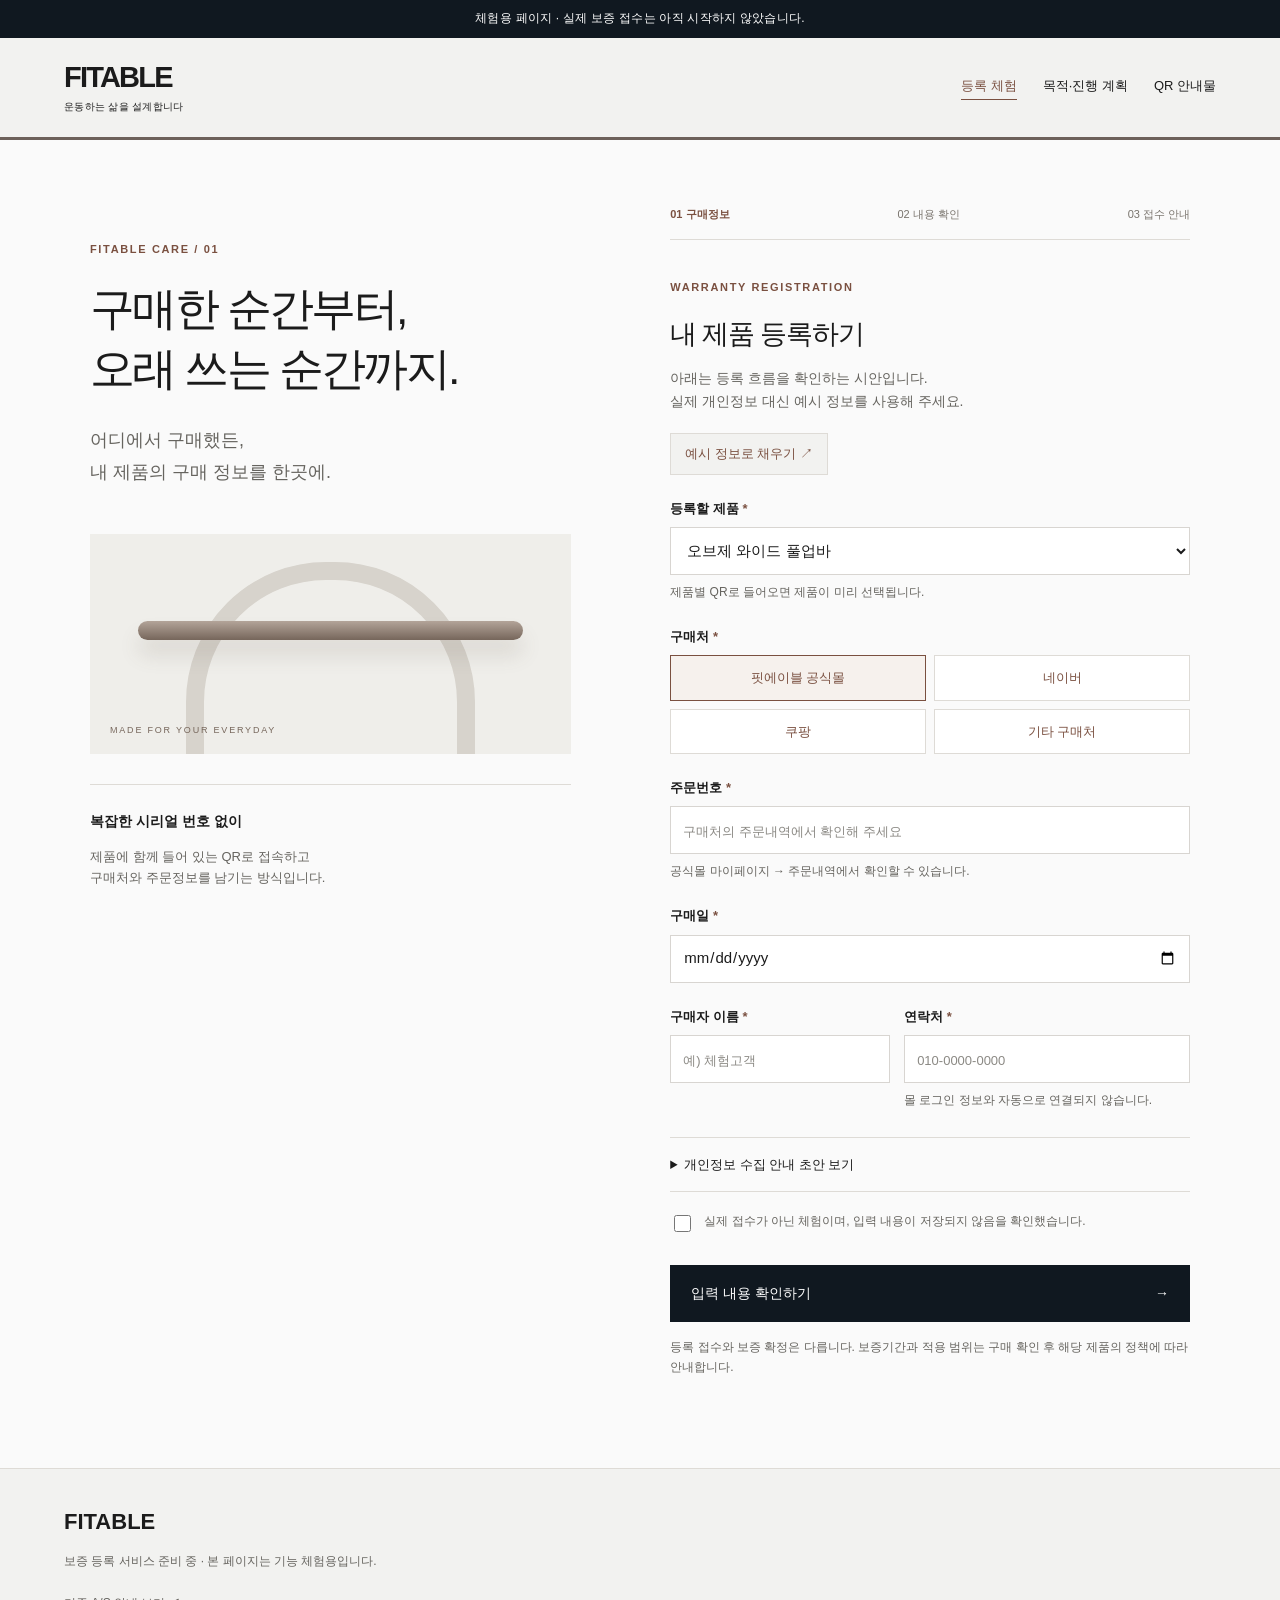
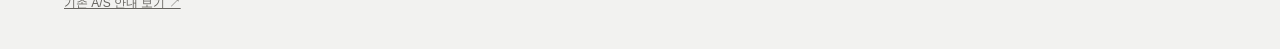
==== index.html @ 1f5e35d4 "Add FITABLE warranty registration preview and project brief" ====
<!doctype html>
<html lang="ko"><head><meta charset="utf-8"><meta name="viewport" content="width=device-width,initial-scale=1"><meta name="robots" content="noindex,nofollow"><meta http-equiv="Content-Security-Policy" content="default-src 'self'; script-src 'self'; style-src 'self'; img-src 'self' blob:; connect-src 'none'; form-action 'none'; base-uri 'none'; object-src 'none'"><meta name="referrer" content="no-referrer"><title>FITABLE · 보증 등록</title><link rel="stylesheet" href="style.css"><script defer src="app.js"></script></head>
<body>
<div class="preview-banner">체험용 페이지 · 실제 보증 접수는 아직 시작하지 않았습니다.</div>
<header><a class="brand" href="./">FITABLE<span>운동하는 삶을 설계합니다</span></a><nav aria-label="페이지 메뉴"><a href="./" aria-current="page">등록 체험</a><a href="plan.html">목적·진행 계획</a><a href="card.html">QR 안내물</a></nav></header>
<main class="layout">
<aside class="intro"><p class="eyebrow">FITABLE CARE / 01</p><h1>구매한 순간부터,<br>오래 쓰는 순간까지.</h1><p class="lead">어디에서 구매했든,<br>내 제품의 구매 정보를 한곳에.</p><div class="line-art" aria-hidden="true"><div class="arch"></div><div class="bar"></div><span>MADE FOR YOUR EVERYDAY</span></div><div class="intro-note"><strong>복잡한 시리얼 번호 없이</strong><p>제품에 함께 들어 있는 QR로 접속하고<br>구매처와 주문정보를 남기는 방식입니다.</p></div></aside>
<section class="panel" aria-labelledby="form-title">
<ol class="steps"><li class="active" id="step-one">01 구매정보</li><li id="step-two">02 내용 확인</li><li id="step-three">03 접수 안내</li></ol>
<div id="input-view"><p class="eyebrow">WARRANTY REGISTRATION</p><h2 id="form-title">내 제품 등록하기</h2><p class="muted">아래는 등록 흐름을 확인하는 시안입니다.<br>실제 개인정보 대신 예시 정보를 사용해 주세요.</p>
<button class="sample" id="sample" type="button">예시 정보로 채우기 ↗</button>
<noscript><p class="notice">등록 체험에는 JavaScript가 필요합니다. 실제 접수는 진행되지 않습니다.</p></noscript>
<form id="registration" autocomplete="off">
<div class="field"><label for="product">등록할 제품 <span>*</span></label><select id="product" required><option value="OPB01">오브제 와이드 풀업바</option><option value="other">다른 제품 (추가 준비 중)</option></select><p class="hint" id="product-hint">제품별 QR로 들어오면 제품이 미리 선택됩니다.</p></div>
<fieldset><legend>구매처 <span>*</span></legend><div class="channels"><label><input type="radio" name="channel" value="cafe24" required checked><span>핏에이블 공식몰</span></label><label><input type="radio" name="channel" value="naver"><span>네이버</span></label><label><input type="radio" name="channel" value="coupang"><span>쿠팡</span></label><label><input type="radio" name="channel" value="other"><span>기타 구매처</span></label></div></fieldset>
<div class="field" id="seller-field" hidden><label for="seller">구매한 판매처 <span>*</span></label><input id="seller" maxlength="80" placeholder="예) 구매한 쇼핑몰 이름"></div>
<div class="field"><label for="order">주문번호 <span>*</span></label><input id="order" required maxlength="80" placeholder="구매처의 주문내역에서 확인해 주세요"><p class="hint" id="order-hint">공식몰 마이페이지 → 주문내역에서 확인할 수 있습니다.</p></div>
<div class="field"><label for="date">구매일 <span>*</span></label><input id="date" type="date" required></div>
<div class="two-col"><div class="field"><label for="buyer">구매자 이름 <span>*</span></label><input id="buyer" required maxlength="40" placeholder="예) 체험고객"></div><div class="field"><label for="phone">연락처 <span>*</span></label><input id="phone" type="tel" required pattern="01[0-9][ -]?[0-9]{3,4}[ -]?[0-9]{4}" maxlength="13" placeholder="010-0000-0000"><p class="hint">몰 로그인 정보와 자동으로 연결되지 않습니다.</p></div></div>
<div class="field attachment" id="proof-field" hidden><label for="proof">구매 증빙 화면 <span>*</span></label><p class="hint">운영 시에는 주문번호·판매처·제품명·구매일이 보이는 캡처를 받습니다. 주소·결제정보는 가려 주세요.</p><button class="sample" type="button" id="proof-sample">예시 증빙 선택</button><input id="proof" type="checkbox" required hidden><p class="hint" id="proof-label">체험에서는 실제 파일을 업로드하지 않습니다.</p></div>
<details class="privacy"><summary>개인정보 수집 안내 초안 보기</summary><p>운영 시 수집 예정: 이름, 연락처, 구매처, 주문번호, 구매일, 제품, 필요한 경우 구매 증빙.</p><p>목적: 구매 사실 확인과 보증 등록·A/S 처리. 마케팅 수신 동의는 별도로 받으며 보증 등록 조건으로 묶지 않습니다.</p><p>보유 기간·처리방침·철회 및 삭제 방법은 실제 접수 전 확정하여 안내합니다. 이 시안은 정보를 저장하거나 전송하지 않습니다.</p></details>
<label class="check"><input type="checkbox" id="consent" required><span>실제 접수가 아닌 체험이며, 입력 내용이 저장되지 않음을 확인했습니다.</span></label>
<p class="error" id="error" role="alert"></p><button type="button" class="primary" id="next">입력 내용 확인하기 <span>→</span></button>
<p class="hint bottom-note">등록 접수와 보증 확정은 다릅니다. 보증기간과 적용 범위는 구매 확인 후 해당 제품의 정책에 따라 안내합니다.</p>
</form></div>
<div id="review-view" hidden tabindex="-1"><p class="eyebrow">CHECK YOUR DETAILS</p><h2>입력 내용을 확인해 주세요</h2><p class="muted">아직 접수되지 않았습니다.</p><dl id="review-details"></dl><p class="notice">체험 정보는 서버로 전송되지 않습니다.<br>보증 연장·적립금은 확정된 혜택이 아닙니다.</p><button class="primary" id="finish" type="button">접수 안내 체험하기 <span>→</span></button><button class="secondary" id="back" type="button">내용 수정하기</button></div>
<div id="done-view" hidden tabindex="-1"><div class="done-mark" aria-hidden="true">✓</div><p class="eyebrow">PREVIEW COMPLETE</p><h2>등록 흐름을 확인했어요</h2><p class="muted">체험이 완료되었습니다.<br>실제 보증 등록이나 문자 발송은 이루어지지 않았습니다.</p><div class="status-card"><small>실제 운영 시 접수 직후 표시할 상태</small><strong>구매 확인 대기</strong><p>구매정보를 확인한 뒤 보증 적용 여부와 기간을 안내합니다. 확인 전에는 보증 만료일을 확정하지 않습니다.</p></div><button class="primary" id="restart" type="button">다시 체험하기 <span>↗</span></button><a class="text-link" href="plan.html">왜 만드는지, 다음에 무엇을 할지 보기 →</a></div>
</section></main>
<footer><strong>FITABLE</strong><p>보증 등록 서비스 준비 중 · 본 페이지는 기능 체험용입니다.</p><a href="https://fitablekorea.com/board/as.html" rel="noreferrer">기존 A/S 안내 보기 ↗</a></footer>
</body></html>
---- style.css ----
:root{--bg:#fafafa;--paper:#fff;--ink:#1b1b1b;--muted:#66645f;--line:#dedbd6;--accent:#7a5040;--soft:#f2f2f0;--dark:#101820}*{box-sizing:border-box}body{margin:0;background:var(--bg);color:var(--ink);font-family:SUIT,-apple-system,BlinkMacSystemFont,"Apple SD Gothic Neo","Malgun Gothic",sans-serif;font-size:15px;line-height:1.65}a{color:inherit;text-decoration:none}button,input,select{font:inherit}button,a,input,select,summary{touch-action:manipulation}button{cursor:pointer}button:focus-visible,a:focus-visible,input:focus-visible,select:focus-visible,summary:focus-visible{outline:3px solid #99755f;outline-offset:4px}[hidden]{display:none!important}.preview-banner{text-align:center;background:var(--dark);color:#fff;padding:9px 15px;font-size:12px;letter-spacing:.02em}header{padding:25px 5vw;display:flex;justify-content:space-between;gap:20px;align-items:center;border-bottom:3px solid #6d615a;background:var(--soft)}.brand{font-size:29px;font-weight:850;letter-spacing:-1.8px;line-height:1}.brand span{display:block;font-size:10px;font-weight:400;letter-spacing:.03em;margin-top:10px}nav{display:flex;gap:26px;font-size:13px}nav a[aria-current]{color:var(--accent);border-bottom:1px solid;padding-bottom:3px}.layout{max-width:1160px;margin:65px auto 90px;display:grid;grid-template-columns:1fr 1.08fr;gap:9%;padding:0 30px}.eyebrow{font-size:11px;letter-spacing:.15em;color:var(--accent);font-weight:600;margin:0 0 20px}h1{font-size:clamp(32px,3.5vw,46px);font-weight:500;letter-spacing:-.06em;line-height:1.35;margin:0 0 25px}h2{font-size:27px;font-weight:550;letter-spacing:-.045em;line-height:1.4;margin:0 0 13px}h3{font-size:20px;letter-spacing:-.02em}.lead{font-size:18px;color:var(--muted);line-height:1.8}.intro{padding-top:35px}.line-art{position:relative;height:220px;margin:45px 0 30px;background:#efeeea;overflow:hidden}.arch{position:absolute;left:20%;top:28px;width:60%;height:250px;border:18px solid #d7d3cc;border-radius:140px 140px 0 0}.bar{position:absolute;left:10%;top:87px;width:80%;height:19px;background:linear-gradient(#b3a499,#76665b);border-radius:20px;box-shadow:0 15px 20px #65584b25}.line-art span{position:absolute;bottom:16px;left:20px;font-size:9px;letter-spacing:.2em;color:#76665b}.intro-note{border-top:1px solid var(--line);padding-top:25px;font-size:14px}.intro-note p{color:var(--muted);font-size:13px}.panel{min-width:0}.steps{list-style:none;display:flex;justify-content:space-between;padding:0 0 16px;margin:0 0 38px;border-bottom:1px solid var(--line);font-size:11px;color:#78736c}.steps .active{color:var(--accent);font-weight:700}.muted{color:var(--muted);font-size:14px;margin:0 0 20px}.sample{background:var(--soft);border:1px solid var(--line);padding:9px 14px;color:var(--accent);font-size:13px}.field{margin-top:23px}.field label,legend{font-size:13px;font-weight:600;display:block;margin-bottom:8px}label>span:first-of-type,legend>span{color:var(--accent)}input:not([type=radio]):not([type=checkbox]),select{width:100%;height:48px;border:1px solid #d8d5d1;border-radius:0;background:#fff;padding:0 12px;color:var(--ink);min-width:0}input::placeholder{color:#8b8984;font-size:13px}input:disabled{background:var(--soft)}fieldset{border:0;margin:23px 0 0;padding:0}legend{padding:0}.channels{display:grid;grid-template-columns:repeat(2,1fr);gap:8px}.channels label{position:relative;cursor:pointer}.channels input{position:absolute;opacity:0}.channels span{display:block;text-align:center;border:1px solid var(--line);background:white;padding:11px 5px;font-size:13px;color:var(--muted)}.channels input:checked+span{border-color:var(--accent);color:var(--accent);background:#f6f1ed}.channels input:focus-visible+span{outline:3px solid #99755f;outline-offset:2px}.hint{color:var(--muted);font-size:12px;line-height:1.65;margin:8px 0 0}.two-col{display:grid;grid-template-columns:1fr 1.3fr;gap:14px}.attachment{padding:17px;background:var(--soft)}.attachment .sample{background:white;margin-top:12px}.privacy{font-size:12px;margin-top:26px;padding:16px 0;border-top:1px solid var(--line);border-bottom:1px solid var(--line);color:var(--muted)}summary{cursor:pointer;color:var(--ink);font-size:13px}.check{display:flex;align-items:flex-start;gap:10px;margin-top:20px;font-size:12px}.check input{accent-color:var(--accent);width:17px;height:17px;flex-shrink:0}.check span{color:var(--muted)!important}.primary{width:100%;background:var(--dark);border:1px solid var(--dark);color:#fff;padding:16px 20px;display:flex;align-items:center;justify-content:space-between;text-align:left;font-size:14px}.primary:hover{background:#293239}.secondary{width:100%;background:white;border:1px solid var(--line);padding:13px;margin-top:12px;font-size:14px}.bottom-note{margin-top:16px}.error{color:#ad3525;font-size:13px;min-height:10px;margin:10px 0}.notice{background:#f2eeea;padding:17px;font-size:13px;color:#6b4e3e;margin:25px 0}.done-mark{font-size:32px;margin:25px 0;color:var(--accent)}.status-card{border:1px solid var(--line);padding:24px;margin:30px 0}.status-card small{color:var(--muted)}.status-card strong{display:block;font-size:23px;font-weight:500;margin:12px 0}.status-card p{font-size:13px;color:var(--muted)}.text-link{display:block;margin:20px 0;font-size:13px;color:var(--accent)}dl{margin:30px 0}dl>div{display:grid;grid-template-columns:110px 1fr;gap:12px;padding:12px 0;border-bottom:1px solid var(--line);font-size:14px}dt{color:var(--muted)}dd{margin:0;overflow-wrap:anywhere}footer{padding:35px 5vw;background:var(--soft);border-top:1px solid var(--line);font-size:12px;color:var(--muted)}footer strong{font-size:22px;color:var(--ink)}footer a{display:inline-block;margin-top:10px;text-decoration:underline}.document{max-width:1000px;padding:55px 26px 80px;margin:auto}.document h1{max-width:800px}.doc-grid{display:grid;grid-template-columns:1fr 1fr;gap:20px}.doc-card{border:1px solid var(--line);padding:26px;margin-top:20px;background:white}.doc-card h3{margin:0 0 15px}.doc-card p,.doc-card li{font-size:14px;color:var(--muted)}.doc-card ul,.doc-card ol{padding-left:20px}.doc-card li{margin:10px 0}.tag{font-size:11px;display:inline-block;padding:3px 8px;background:var(--soft);color:var(--accent)}.flow{display:grid;grid-template-columns:repeat(4,1fr);gap:12px;margin:30px 0}.flow div{padding:20px;background:var(--soft);font-size:13px}.flow b{display:block;color:var(--accent);margin-bottom:8px}.table-wrap{overflow-x:auto}table{border-collapse:collapse;width:100%;font-size:13px}th,td{text-align:left;padding:14px 12px;border-bottom:1px solid var(--line);vertical-align:top}th{background:var(--soft);font-weight:600}.print-card{max-width:430px;margin:30px auto;padding:36px;text-align:center;border:1px solid var(--line);background:#fff}.print-card h2{font-size:28px;margin-top:25px}.print-card img{display:block;margin:22px auto;width:190px;height:190px}.print-card p{font-size:14px}.print-card .small{font-size:11px;color:var(--muted)}.actions{display:flex;justify-content:center;gap:20px;font-size:13px;color:var(--accent)}@media(max-width:750px){header{padding:20px;align-items:flex-start;flex-wrap:wrap}.brand{font-size:25px}nav{gap:20px;font-size:12px}.layout{display:block;margin:0 auto 45px;padding:0 22px}.intro{padding:30px 0 10px}.intro h1{font-size:30px}.intro .lead{font-size:15px}.line-art,.intro-note{display:none}.intro .eyebrow{margin-bottom:12px}.panel{margin-top:20px;border-top:1px solid var(--line);padding-top:22px}.steps{margin-bottom:28px}h2{font-size:25px}.doc-grid{grid-template-columns:1fr}.flow{grid-template-columns:1fr 1fr}.document{padding-top:35px}.document h1{font-size:32px}.print-card{padding:25px}.two-col{grid-template-columns:1fr}footer{padding:30px 22px}}@media print{header,footer,.preview-banner,.actions,.document>.eyebrow,.document>h1,.document>.muted{display:none}.print-card{margin:0;break-inside:avoid}.document{padding:0}.print-card .notice{display:block}}
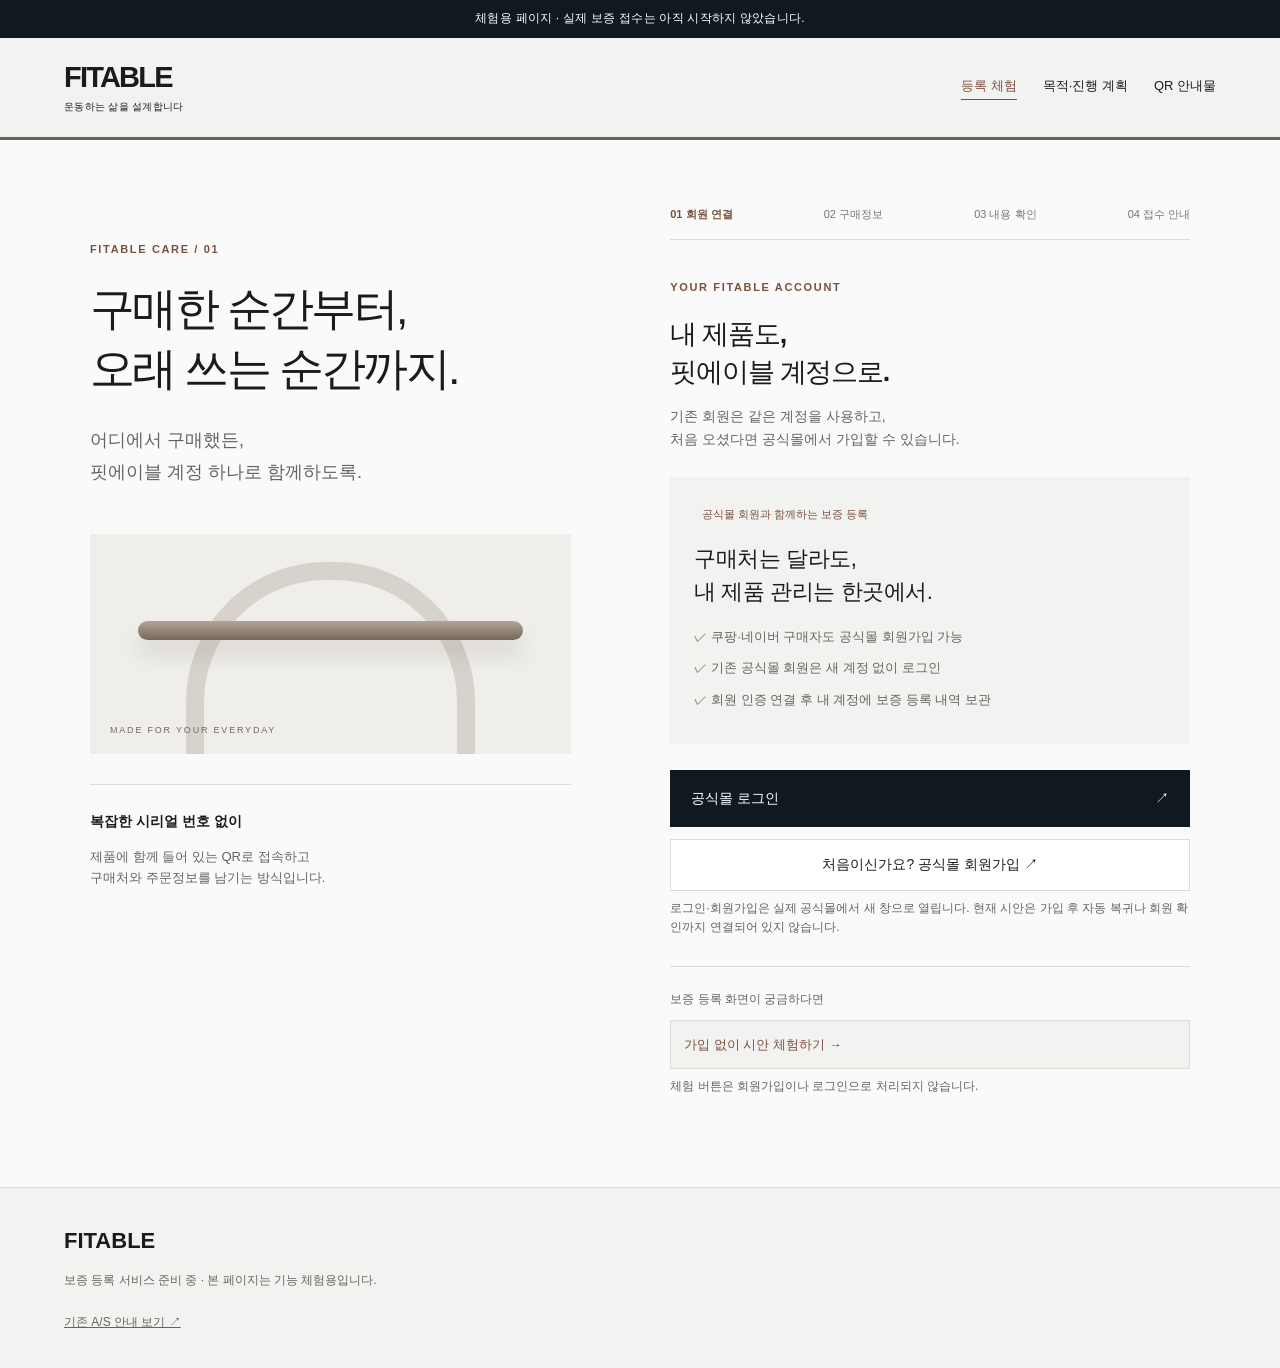
==== commit e3542f8c: "Add official mall membership entry and clarify authentication integration" ====
--- a/index.html
+++ b/index.html
@@ -4,10 +4,18 @@
 <div class="preview-banner">체험용 페이지 · 실제 보증 접수는 아직 시작하지 않았습니다.</div>
 <header><a class="brand" href="./">FITABLE<span>운동하는 삶을 설계합니다</span></a><nav aria-label="페이지 메뉴"><a href="./" aria-current="page">등록 체험</a><a href="plan.html">목적·진행 계획</a><a href="card.html">QR 안내물</a></nav></header>
 <main class="layout">
-<aside class="intro"><p class="eyebrow">FITABLE CARE / 01</p><h1>구매한 순간부터,<br>오래 쓰는 순간까지.</h1><p class="lead">어디에서 구매했든,<br>내 제품의 구매 정보를 한곳에.</p><div class="line-art" aria-hidden="true"><div class="arch"></div><div class="bar"></div><span>MADE FOR YOUR EVERYDAY</span></div><div class="intro-note"><strong>복잡한 시리얼 번호 없이</strong><p>제품에 함께 들어 있는 QR로 접속하고<br>구매처와 주문정보를 남기는 방식입니다.</p></div></aside>
-<section class="panel" aria-labelledby="form-title">
-<ol class="steps"><li class="active" id="step-one">01 구매정보</li><li id="step-two">02 내용 확인</li><li id="step-three">03 접수 안내</li></ol>
-<div id="input-view"><p class="eyebrow">WARRANTY REGISTRATION</p><h2 id="form-title">내 제품 등록하기</h2><p class="muted">아래는 등록 흐름을 확인하는 시안입니다.<br>실제 개인정보 대신 예시 정보를 사용해 주세요.</p>
+<aside class="intro"><p class="eyebrow">FITABLE CARE / 01</p><h1>구매한 순간부터,<br>오래 쓰는 순간까지.</h1><p class="lead">어디에서 구매했든,<br>핏에이블 계정 하나로 함께하도록.</p><div class="line-art" aria-hidden="true"><div class="arch"></div><div class="bar"></div><span>MADE FOR YOUR EVERYDAY</span></div><div class="intro-note"><strong>복잡한 시리얼 번호 없이</strong><p>제품에 함께 들어 있는 QR로 접속하고<br>구매처와 주문정보를 남기는 방식입니다.</p></div></aside>
+<section class="panel" aria-label="보증 등록">
+<ol class="steps"><li class="active" id="step-member">01 회원 연결</li><li id="step-one">02 구매정보</li><li id="step-two">03 내용 확인</li><li id="step-three">04 접수 안내</li></ol>
+<div id="member-view" tabindex="-1"><p class="eyebrow">YOUR FITABLE ACCOUNT</p><h2>내 제품도,<br>핏에이블 계정으로.</h2><p class="muted">기존 회원은 같은 계정을 사용하고,<br>처음 오셨다면 공식몰에서 가입할 수 있습니다.</p>
+<div class="membership-card"><span class="tag">공식몰 회원과 함께하는 보증 등록</span><h3>구매처는 달라도,<br>내 제품 관리는 한곳에서.</h3><ul><li>쿠팡·네이버 구매자도 공식몰 회원가입 가능</li><li>기존 공식몰 회원은 새 계정 없이 로그인</li><li>회원 인증 연결 후 내 계정에 보증 등록 내역 보관</li></ul></div>
+<a class="primary" id="mall-login" href="https://fitablekorea.com/member/login.html" target="_blank" rel="noopener noreferrer">공식몰 로그인 <span>↗</span></a>
+<a class="secondary member-join" id="mall-join" href="https://fitablekorea.com/member/join.html" target="_blank" rel="noopener noreferrer">처음이신가요? 공식몰 회원가입 ↗</a>
+<p class="hint">로그인·회원가입은 실제 공식몰에서 새 창으로 열립니다. 현재 시안은 가입 후 자동 복귀나 회원 확인까지 연결되어 있지 않습니다.</p>
+<div class="preview-entry"><span>보증 등록 화면이 궁금하다면</span><button type="button" class="sample" id="preview-start">가입 없이 시안 체험하기 →</button><p class="hint">체험 버튼은 회원가입이나 로그인으로 처리되지 않습니다.</p></div>
+</div>
+<div id="input-view" hidden><p class="eyebrow">WARRANTY REGISTRATION</p><h2 id="form-title">내 제품 등록하기</h2><p class="muted">아래는 등록 흐름을 확인하는 시안입니다.<br>실제 개인정보 대신 예시 정보를 사용해 주세요.</p>
+<div class="member-context"><span>시안 체험 중 · 로그인 상태 아님</span><button type="button" id="member-back">회원 연결 화면</button></div>
 <button class="sample" id="sample" type="button">예시 정보로 채우기 ↗</button>
 <noscript><p class="notice">등록 체험에는 JavaScript가 필요합니다. 실제 접수는 진행되지 않습니다.</p></noscript>
 <form id="registration" autocomplete="off">
@@ -16,7 +24,7 @@
 <div class="field" id="seller-field" hidden><label for="seller">구매한 판매처 <span>*</span></label><input id="seller" maxlength="80" placeholder="예) 구매한 쇼핑몰 이름"></div>
 <div class="field"><label for="order">주문번호 <span>*</span></label><input id="order" required maxlength="80" placeholder="구매처의 주문내역에서 확인해 주세요"><p class="hint" id="order-hint">공식몰 마이페이지 → 주문내역에서 확인할 수 있습니다.</p></div>
 <div class="field"><label for="date">구매일 <span>*</span></label><input id="date" type="date" required></div>
-<div class="two-col"><div class="field"><label for="buyer">구매자 이름 <span>*</span></label><input id="buyer" required maxlength="40" placeholder="예) 체험고객"></div><div class="field"><label for="phone">연락처 <span>*</span></label><input id="phone" type="tel" required pattern="01[0-9][ -]?[0-9]{3,4}[ -]?[0-9]{4}" maxlength="13" placeholder="010-0000-0000"><p class="hint">몰 로그인 정보와 자동으로 연결되지 않습니다.</p></div></div>
+<div class="two-col"><div class="field"><label for="buyer">구매자 이름 <span>*</span></label><input id="buyer" required maxlength="40" placeholder="예) 체험고객"></div><div class="field"><label for="phone">연락처 <span>*</span></label><input id="phone" type="tel" required pattern="01[0-9][ -]?[0-9]{3,4}[ -]?[0-9]{4}" maxlength="13" placeholder="010-0000-0000"><p class="hint">정식 회원 인증 연결 전까지 직접 입력합니다.</p></div></div>
 <div class="field attachment" id="proof-field" hidden><label for="proof">구매 증빙 화면 <span>*</span></label><p class="hint">운영 시에는 주문번호·판매처·제품명·구매일이 보이는 캡처를 받습니다. 주소·결제정보는 가려 주세요.</p><button class="sample" type="button" id="proof-sample">예시 증빙 선택</button><input id="proof" type="checkbox" required hidden><p class="hint" id="proof-label">체험에서는 실제 파일을 업로드하지 않습니다.</p></div>
 <details class="privacy"><summary>개인정보 수집 안내 초안 보기</summary><p>운영 시 수집 예정: 이름, 연락처, 구매처, 주문번호, 구매일, 제품, 필요한 경우 구매 증빙.</p><p>목적: 구매 사실 확인과 보증 등록·A/S 처리. 마케팅 수신 동의는 별도로 받으며 보증 등록 조건으로 묶지 않습니다.</p><p>보유 기간·처리방침·철회 및 삭제 방법은 실제 접수 전 확정하여 안내합니다. 이 시안은 정보를 저장하거나 전송하지 않습니다.</p></details>
 <label class="check"><input type="checkbox" id="consent" required><span>실제 접수가 아닌 체험이며, 입력 내용이 저장되지 않음을 확인했습니다.</span></label>
@@ -24,7 +32,7 @@
 <p class="hint bottom-note">등록 접수와 보증 확정은 다릅니다. 보증기간과 적용 범위는 구매 확인 후 해당 제품의 정책에 따라 안내합니다.</p>
 </form></div>
 <div id="review-view" hidden tabindex="-1"><p class="eyebrow">CHECK YOUR DETAILS</p><h2>입력 내용을 확인해 주세요</h2><p class="muted">아직 접수되지 않았습니다.</p><dl id="review-details"></dl><p class="notice">체험 정보는 서버로 전송되지 않습니다.<br>보증 연장·적립금은 확정된 혜택이 아닙니다.</p><button class="primary" id="finish" type="button">접수 안내 체험하기 <span>→</span></button><button class="secondary" id="back" type="button">내용 수정하기</button></div>
-<div id="done-view" hidden tabindex="-1"><div class="done-mark" aria-hidden="true">✓</div><p class="eyebrow">PREVIEW COMPLETE</p><h2>등록 흐름을 확인했어요</h2><p class="muted">체험이 완료되었습니다.<br>실제 보증 등록이나 문자 발송은 이루어지지 않았습니다.</p><div class="status-card"><small>실제 운영 시 접수 직후 표시할 상태</small><strong>구매 확인 대기</strong><p>구매정보를 확인한 뒤 보증 적용 여부와 기간을 안내합니다. 확인 전에는 보증 만료일을 확정하지 않습니다.</p></div><button class="primary" id="restart" type="button">다시 체험하기 <span>↗</span></button><a class="text-link" href="plan.html">왜 만드는지, 다음에 무엇을 할지 보기 →</a></div>
+<div id="done-view" hidden tabindex="-1"><div class="done-mark" aria-hidden="true">✓</div><p class="eyebrow">PREVIEW COMPLETE</p><h2>등록 흐름을 확인했어요</h2><p class="muted">체험이 완료되었습니다.<br>실제 보증 등록이나 문자 발송은 이루어지지 않았습니다.</p><div class="status-card"><small>실제 운영 시 접수 직후 표시할 상태</small><strong>구매 확인 대기</strong><p>구매정보를 확인한 뒤 보증 적용 여부와 기간을 안내합니다. 확인 전에는 보증 만료일을 확정하지 않습니다.</p></div><button class="primary" id="restart" type="button">처음으로 돌아가기 <span>↗</span></button><a class="text-link" href="plan.html">왜 만드는지, 다음에 무엇을 할지 보기 →</a></div>
 </section></main>
 <footer><strong>FITABLE</strong><p>보증 등록 서비스 준비 중 · 본 페이지는 기능 체험용입니다.</p><a href="https://fitablekorea.com/board/as.html" rel="noreferrer">기존 A/S 안내 보기 ↗</a></footer>
 </body></html>
--- a/style.css
+++ b/style.css
@@ -1 +1,3 @@
 :root{--bg:#fafafa;--paper:#fff;--ink:#1b1b1b;--muted:#66645f;--line:#dedbd6;--accent:#7a5040;--soft:#f2f2f0;--dark:#101820}*{box-sizing:border-box}body{margin:0;background:var(--bg);color:var(--ink);font-family:SUIT,-apple-system,BlinkMacSystemFont,"Apple SD Gothic Neo","Malgun Gothic",sans-serif;font-size:15px;line-height:1.65}a{color:inherit;text-decoration:none}button,input,select{font:inherit}button,a,input,select,summary{touch-action:manipulation}button{cursor:pointer}button:focus-visible,a:focus-visible,input:focus-visible,select:focus-visible,summary:focus-visible{outline:3px solid #99755f;outline-offset:4px}[hidden]{display:none!important}.preview-banner{text-align:center;background:var(--dark);color:#fff;padding:9px 15px;font-size:12px;letter-spacing:.02em}header{padding:25px 5vw;display:flex;justify-content:space-between;gap:20px;align-items:center;border-bottom:3px solid #6d615a;background:var(--soft)}.brand{font-size:29px;font-weight:850;letter-spacing:-1.8px;line-height:1}.brand span{display:block;font-size:10px;font-weight:400;letter-spacing:.03em;margin-top:10px}nav{display:flex;gap:26px;font-size:13px}nav a[aria-current]{color:var(--accent);border-bottom:1px solid;padding-bottom:3px}.layout{max-width:1160px;margin:65px auto 90px;display:grid;grid-template-columns:1fr 1.08fr;gap:9%;padding:0 30px}.eyebrow{font-size:11px;letter-spacing:.15em;color:var(--accent);font-weight:600;margin:0 0 20px}h1{font-size:clamp(32px,3.5vw,46px);font-weight:500;letter-spacing:-.06em;line-height:1.35;margin:0 0 25px}h2{font-size:27px;font-weight:550;letter-spacing:-.045em;line-height:1.4;margin:0 0 13px}h3{font-size:20px;letter-spacing:-.02em}.lead{font-size:18px;color:var(--muted);line-height:1.8}.intro{padding-top:35px}.line-art{position:relative;height:220px;margin:45px 0 30px;background:#efeeea;overflow:hidden}.arch{position:absolute;left:20%;top:28px;width:60%;height:250px;border:18px solid #d7d3cc;border-radius:140px 140px 0 0}.bar{position:absolute;left:10%;top:87px;width:80%;height:19px;background:linear-gradient(#b3a499,#76665b);border-radius:20px;box-shadow:0 15px 20px #65584b25}.line-art span{position:absolute;bottom:16px;left:20px;font-size:9px;letter-spacing:.2em;color:#76665b}.intro-note{border-top:1px solid var(--line);padding-top:25px;font-size:14px}.intro-note p{color:var(--muted);font-size:13px}.panel{min-width:0}.steps{list-style:none;display:flex;justify-content:space-between;padding:0 0 16px;margin:0 0 38px;border-bottom:1px solid var(--line);font-size:11px;color:#78736c}.steps .active{color:var(--accent);font-weight:700}.muted{color:var(--muted);font-size:14px;margin:0 0 20px}.sample{background:var(--soft);border:1px solid var(--line);padding:9px 14px;color:var(--accent);font-size:13px}.field{margin-top:23px}.field label,legend{font-size:13px;font-weight:600;display:block;margin-bottom:8px}label>span:first-of-type,legend>span{color:var(--accent)}input:not([type=radio]):not([type=checkbox]),select{width:100%;height:48px;border:1px solid #d8d5d1;border-radius:0;background:#fff;padding:0 12px;color:var(--ink);min-width:0}input::placeholder{color:#8b8984;font-size:13px}input:disabled{background:var(--soft)}fieldset{border:0;margin:23px 0 0;padding:0}legend{padding:0}.channels{display:grid;grid-template-columns:repeat(2,1fr);gap:8px}.channels label{position:relative;cursor:pointer}.channels input{position:absolute;opacity:0}.channels span{display:block;text-align:center;border:1px solid var(--line);background:white;padding:11px 5px;font-size:13px;color:var(--muted)}.channels input:checked+span{border-color:var(--accent);color:var(--accent);background:#f6f1ed}.channels input:focus-visible+span{outline:3px solid #99755f;outline-offset:2px}.hint{color:var(--muted);font-size:12px;line-height:1.65;margin:8px 0 0}.two-col{display:grid;grid-template-columns:1fr 1.3fr;gap:14px}.attachment{padding:17px;background:var(--soft)}.attachment .sample{background:white;margin-top:12px}.privacy{font-size:12px;margin-top:26px;padding:16px 0;border-top:1px solid var(--line);border-bottom:1px solid var(--line);color:var(--muted)}summary{cursor:pointer;color:var(--ink);font-size:13px}.check{display:flex;align-items:flex-start;gap:10px;margin-top:20px;font-size:12px}.check input{accent-color:var(--accent);width:17px;height:17px;flex-shrink:0}.check span{color:var(--muted)!important}.primary{width:100%;background:var(--dark);border:1px solid var(--dark);color:#fff;padding:16px 20px;display:flex;align-items:center;justify-content:space-between;text-align:left;font-size:14px}.primary:hover{background:#293239}.secondary{width:100%;background:white;border:1px solid var(--line);padding:13px;margin-top:12px;font-size:14px}.bottom-note{margin-top:16px}.error{color:#ad3525;font-size:13px;min-height:10px;margin:10px 0}.notice{background:#f2eeea;padding:17px;font-size:13px;color:#6b4e3e;margin:25px 0}.done-mark{font-size:32px;margin:25px 0;color:var(--accent)}.status-card{border:1px solid var(--line);padding:24px;margin:30px 0}.status-card small{color:var(--muted)}.status-card strong{display:block;font-size:23px;font-weight:500;margin:12px 0}.status-card p{font-size:13px;color:var(--muted)}.text-link{display:block;margin:20px 0;font-size:13px;color:var(--accent)}dl{margin:30px 0}dl>div{display:grid;grid-template-columns:110px 1fr;gap:12px;padding:12px 0;border-bottom:1px solid var(--line);font-size:14px}dt{color:var(--muted)}dd{margin:0;overflow-wrap:anywhere}footer{padding:35px 5vw;background:var(--soft);border-top:1px solid var(--line);font-size:12px;color:var(--muted)}footer strong{font-size:22px;color:var(--ink)}footer a{display:inline-block;margin-top:10px;text-decoration:underline}.document{max-width:1000px;padding:55px 26px 80px;margin:auto}.document h1{max-width:800px}.doc-grid{display:grid;grid-template-columns:1fr 1fr;gap:20px}.doc-card{border:1px solid var(--line);padding:26px;margin-top:20px;background:white}.doc-card h3{margin:0 0 15px}.doc-card p,.doc-card li{font-size:14px;color:var(--muted)}.doc-card ul,.doc-card ol{padding-left:20px}.doc-card li{margin:10px 0}.tag{font-size:11px;display:inline-block;padding:3px 8px;background:var(--soft);color:var(--accent)}.flow{display:grid;grid-template-columns:repeat(4,1fr);gap:12px;margin:30px 0}.flow div{padding:20px;background:var(--soft);font-size:13px}.flow b{display:block;color:var(--accent);margin-bottom:8px}.table-wrap{overflow-x:auto}table{border-collapse:collapse;width:100%;font-size:13px}th,td{text-align:left;padding:14px 12px;border-bottom:1px solid var(--line);vertical-align:top}th{background:var(--soft);font-weight:600}.print-card{max-width:430px;margin:30px auto;padding:36px;text-align:center;border:1px solid var(--line);background:#fff}.print-card h2{font-size:28px;margin-top:25px}.print-card img{display:block;margin:22px auto;width:190px;height:190px}.print-card p{font-size:14px}.print-card .small{font-size:11px;color:var(--muted)}.actions{display:flex;justify-content:center;gap:20px;font-size:13px;color:var(--accent)}@media(max-width:750px){header{padding:20px;align-items:flex-start;flex-wrap:wrap}.brand{font-size:25px}nav{gap:20px;font-size:12px}.layout{display:block;margin:0 auto 45px;padding:0 22px}.intro{padding:30px 0 10px}.intro h1{font-size:30px}.intro .lead{font-size:15px}.line-art,.intro-note{display:none}.intro .eyebrow{margin-bottom:12px}.panel{margin-top:20px;border-top:1px solid var(--line);padding-top:22px}.steps{margin-bottom:28px}h2{font-size:25px}.doc-grid{grid-template-columns:1fr}.flow{grid-template-columns:1fr 1fr}.document{padding-top:35px}.document h1{font-size:32px}.print-card{padding:25px}.two-col{grid-template-columns:1fr}footer{padding:30px 22px}}@media print{header,footer,.preview-banner,.actions,.document>.eyebrow,.document>h1,.document>.muted{display:none}.print-card{margin:0;break-inside:avoid}.document{padding:0}.print-card .notice{display:block}}
+
+.membership-card{padding:24px;background:var(--soft);margin:26px 0}.membership-card h3{font-size:22px;line-height:1.5;font-weight:500;margin:16px 0}.membership-card ul{padding:0;list-style:none;margin:18px 0 0}.membership-card li{font-size:13px;color:var(--muted);margin:10px 0;padding-left:17px;position:relative}.membership-card li::before{content:"✓";position:absolute;left:0;color:var(--accent)}.member-join{display:block;text-align:center}.preview-entry{border-top:1px solid var(--line);margin-top:28px;padding-top:23px}.preview-entry>span{display:block;font-size:12px;color:var(--muted);margin-bottom:10px}.preview-entry button{width:100%;padding:13px;text-align:left}.member-context{display:flex;flex-wrap:wrap;justify-content:space-between;gap:8px;background:var(--soft);font-size:11px;padding:10px;margin:0 0 18px;color:var(--muted)}.member-context button{border:0;background:none;font-size:11px;text-decoration:underline;color:var(--accent);padding:0}.steps{gap:8px}.steps li{white-space:nowrap}@media(max-width:380px){.steps{font-size:10px;gap:4px}}
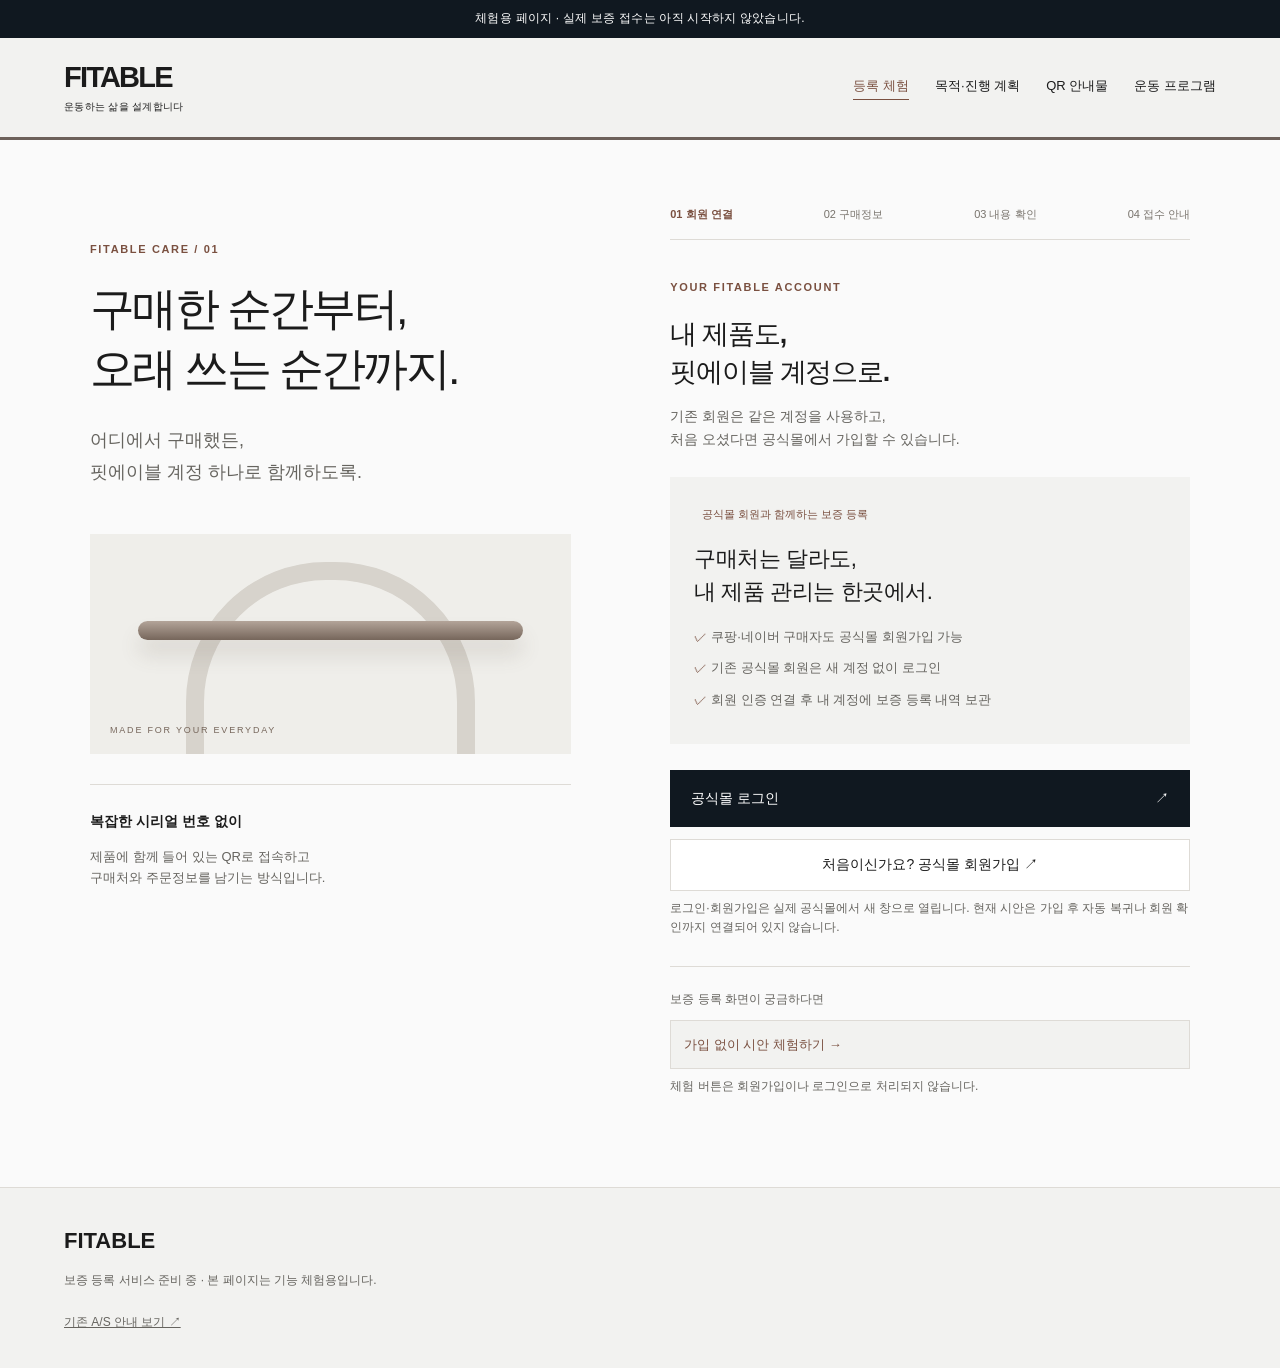
==== commit d806d6f0: "Publish interactive exercise program preview alongside warranty registration" ====
--- a/index.html
+++ b/index.html
@@ -2,7 +2,7 @@
 <html lang="ko"><head><meta charset="utf-8"><meta name="viewport" content="width=device-width,initial-scale=1"><meta name="robots" content="noindex,nofollow"><meta http-equiv="Content-Security-Policy" content="default-src 'self'; script-src 'self'; style-src 'self'; img-src 'self' blob:; connect-src 'none'; form-action 'none'; base-uri 'none'; object-src 'none'"><meta name="referrer" content="no-referrer"><title>FITABLE · 보증 등록</title><link rel="stylesheet" href="style.css"><script defer src="app.js"></script></head>
 <body>
 <div class="preview-banner">체험용 페이지 · 실제 보증 접수는 아직 시작하지 않았습니다.</div>
-<header><a class="brand" href="./">FITABLE<span>운동하는 삶을 설계합니다</span></a><nav aria-label="페이지 메뉴"><a href="./" aria-current="page">등록 체험</a><a href="plan.html">목적·진행 계획</a><a href="card.html">QR 안내물</a></nav></header>
+<header><a class="brand" href="./">FITABLE<span>운동하는 삶을 설계합니다</span></a><nav aria-label="페이지 메뉴"><a href="./" aria-current="page">등록 체험</a><a href="plan.html">목적·진행 계획</a><a href="card.html">QR 안내물</a><a href="program/">운동 프로그램</a></nav></header>
 <main class="layout">
 <aside class="intro"><p class="eyebrow">FITABLE CARE / 01</p><h1>구매한 순간부터,<br>오래 쓰는 순간까지.</h1><p class="lead">어디에서 구매했든,<br>핏에이블 계정 하나로 함께하도록.</p><div class="line-art" aria-hidden="true"><div class="arch"></div><div class="bar"></div><span>MADE FOR YOUR EVERYDAY</span></div><div class="intro-note"><strong>복잡한 시리얼 번호 없이</strong><p>제품에 함께 들어 있는 QR로 접속하고<br>구매처와 주문정보를 남기는 방식입니다.</p></div></aside>
 <section class="panel" aria-label="보증 등록">
@@ -32,7 +32,7 @@
 <p class="hint bottom-note">등록 접수와 보증 확정은 다릅니다. 보증기간과 적용 범위는 구매 확인 후 해당 제품의 정책에 따라 안내합니다.</p>
 </form></div>
 <div id="review-view" hidden tabindex="-1"><p class="eyebrow">CHECK YOUR DETAILS</p><h2>입력 내용을 확인해 주세요</h2><p class="muted">아직 접수되지 않았습니다.</p><dl id="review-details"></dl><p class="notice">체험 정보는 서버로 전송되지 않습니다.<br>보증 연장·적립금은 확정된 혜택이 아닙니다.</p><button class="primary" id="finish" type="button">접수 안내 체험하기 <span>→</span></button><button class="secondary" id="back" type="button">내용 수정하기</button></div>
-<div id="done-view" hidden tabindex="-1"><div class="done-mark" aria-hidden="true">✓</div><p class="eyebrow">PREVIEW COMPLETE</p><h2>등록 흐름을 확인했어요</h2><p class="muted">체험이 완료되었습니다.<br>실제 보증 등록이나 문자 발송은 이루어지지 않았습니다.</p><div class="status-card"><small>실제 운영 시 접수 직후 표시할 상태</small><strong>구매 확인 대기</strong><p>구매정보를 확인한 뒤 보증 적용 여부와 기간을 안내합니다. 확인 전에는 보증 만료일을 확정하지 않습니다.</p></div><button class="primary" id="restart" type="button">처음으로 돌아가기 <span>↗</span></button><a class="text-link" href="plan.html">왜 만드는지, 다음에 무엇을 할지 보기 →</a></div>
+<div id="done-view" hidden tabindex="-1"><div class="done-mark" aria-hidden="true">✓</div><p class="eyebrow">PREVIEW COMPLETE</p><h2>등록 흐름을 확인했어요</h2><p class="muted">체험이 완료되었습니다.<br>실제 보증 등록이나 문자 발송은 이루어지지 않았습니다.</p><div class="status-card"><small>실제 운영 시 접수 직후 표시할 상태</small><strong>구매 확인 대기</strong><p>구매정보를 확인한 뒤 보증 적용 여부와 기간을 안내합니다. 확인 전에는 보증 만료일을 확정하지 않습니다.</p></div><button class="primary" id="restart" type="button">처음으로 돌아가기 <span>↗</span></button><a class="text-link" href="program/?product=OPB01">내 기구로 운동 프로그램 체험하기 →</a><a class="text-link" href="plan.html">목적·진행 계획 보기 →</a></div>
 </section></main>
 <footer><strong>FITABLE</strong><p>보증 등록 서비스 준비 중 · 본 페이지는 기능 체험용입니다.</p><a href="https://fitablekorea.com/board/as.html" rel="noreferrer">기존 A/S 안내 보기 ↗</a></footer>
 </body></html>
